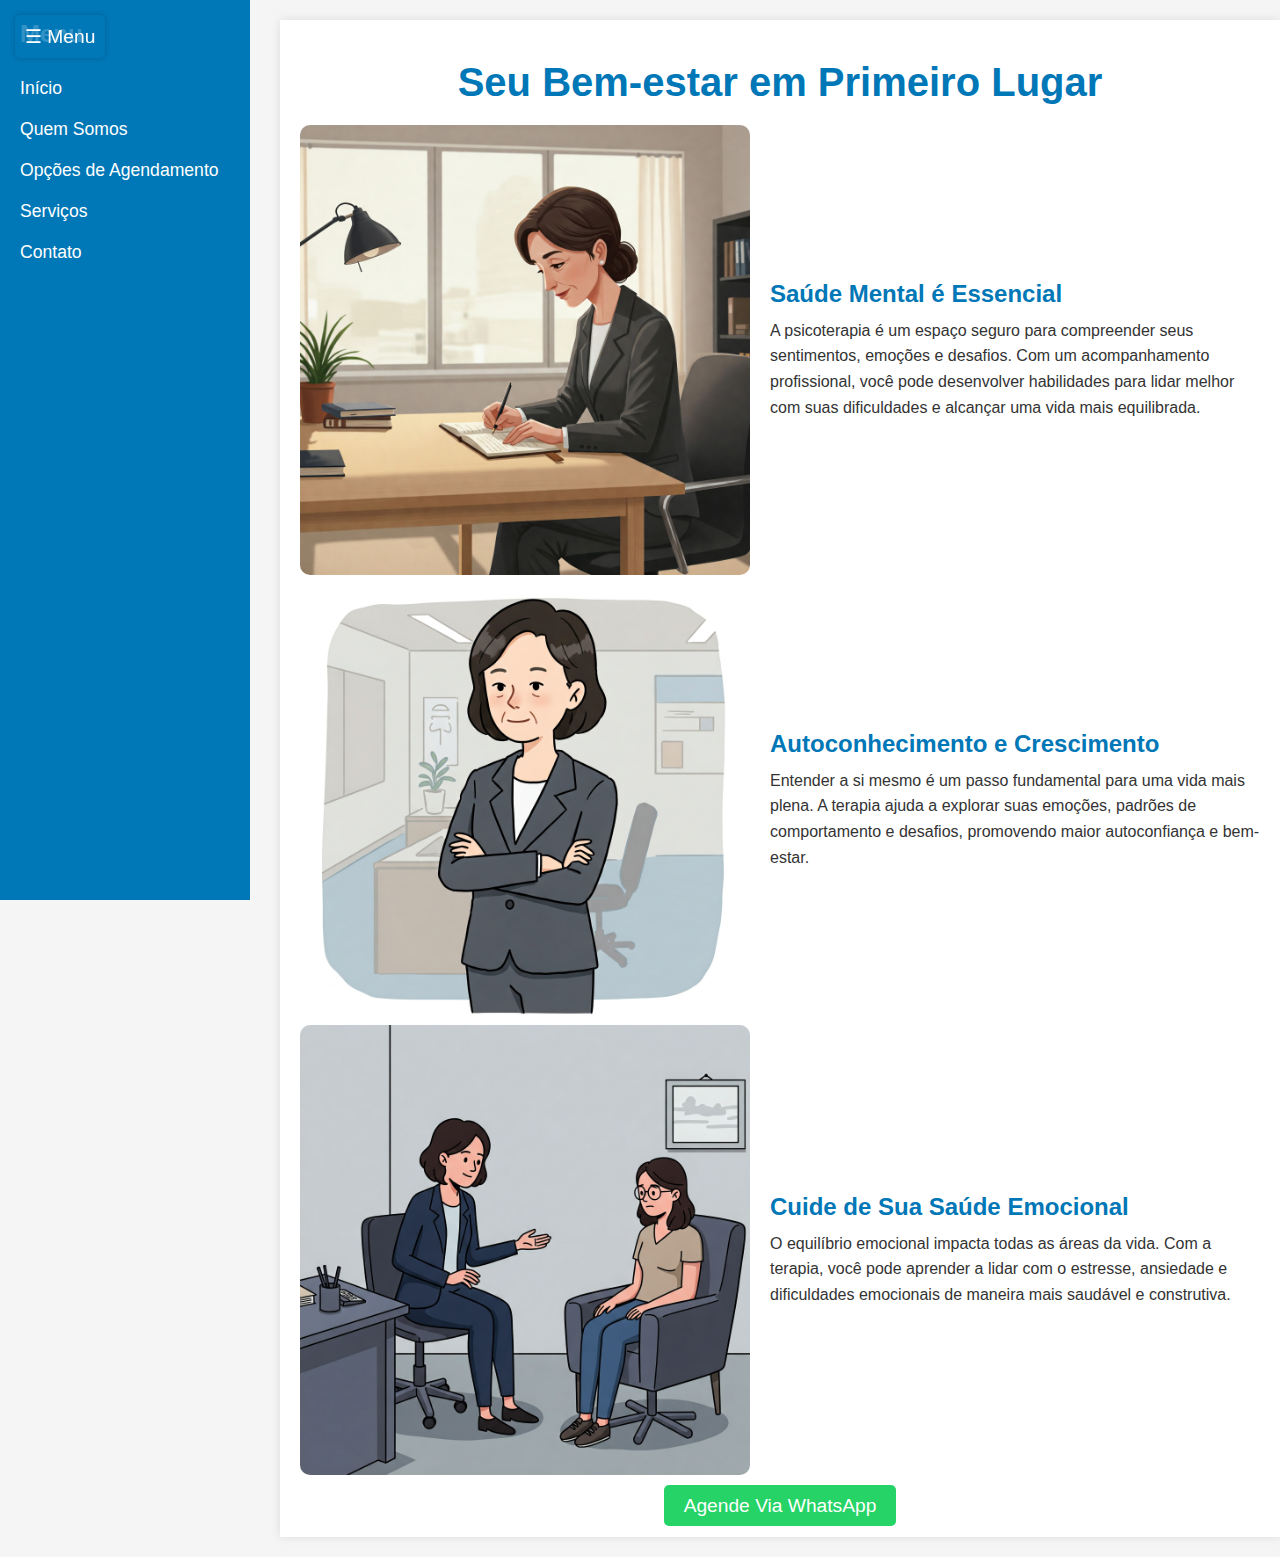
==== index.html @ 5f9be467 "ajustando texto de botao wpp" ====
<!DOCTYPE html>
<html lang="pt-BR">
<head>
    <meta charset="UTF-8">
    <meta name="viewport" content="width=device-width, initial-scale=1.0">
    <title>Psicóloga - Bem-estar e Saúde Mental</title>
    <style>
        * { margin: 0; padding: 0; box-sizing: border-box; font-family: Arial, sans-serif; }
        body { background: #f5f5f5; color: #333; display: flex; }
        .sidebar { width: 250px; background: #0077b6; color: white; padding: 20px; height: 100vh; position: fixed; left: 0; top: 0; display: flex; flex-direction: column; transition: transform 0.3s ease; }
        .sidebar h2 { margin-bottom: 20px; font-size: 1.5em; }
        .sidebar a { color: white; text-decoration: none; padding: 10px 0; display: block; font-size: 1.1em; }
        .sidebar a:hover { background: #005f8b; padding-left: 5px; }
        .menu-toggle { 
            display: block; 
            position: fixed; 
            top: 15px; 
            left: 15px; 
            background: rgba(0, 119, 182, 0.8); 
            color: white; 
            border: none; 
            padding: 10px; 
            cursor: pointer; 
            font-size: 1.2em; 
            z-index: 1000; 
            border-radius: 5px; 
            box-shadow: 0 0 5px rgba(0, 0, 0, 0.2);
            transition: background 0.3s ease;
        }
        .menu-toggle:hover {
            background: rgba(0, 119, 182, 1);
        }
        .container { max-width: 1000px; margin: 20px auto 20px 280px; padding: 20px; background: white; box-shadow: 0 0 10px rgba(0,0,0,0.1); transition: margin-left 0.3s ease; }
        .header { text-align: center; padding: 20px 0; }
        .header h1 { font-size: 2.5em; color: #0077b6; }
        .content { display: flex; flex-wrap: wrap; gap: 20px; align-items: center; }
        .content img { width: 100%; max-width: 450px; border-radius: 10px; }
        .text { flex: 1; }
        .text h2 { color: #0077b6; margin-bottom: 10px; }
        .text p { line-height: 1.6; }
        .cta { text-align: center; margin-top: 20px; }
        .cta a { background: #25d366; color: white; padding: 10px 20px; text-decoration: none; border-radius: 5px; font-size: 1.2em; }
        .cta a:hover { background: #1da851; }
        .content.reverse { flex-direction: row-reverse; }
        @media (max-width: 768px) {
            body { flex-direction: column; }
            .sidebar { transform: translateX(-100%); position: fixed; width: 250px; height: 100vh; }
            .menu-toggle { display: block; }
            .container { margin-left: 0; }
        }
        .sidebar.open { transform: translateX(0); }
    </style>
</head>
<body>
    <button class="menu-toggle" onclick="toggleMenu()">☰ Menu</button>
    <div class="sidebar" id="sidebar">
        <h2>Menu</h2>
        <a href="#">Início</a>
        <a href="#">Quem Somos</a>
        <a href="#">Opções de Agendamento</a>
        <a href="#">Serviços</a>
        <a href="#">Contato</a>
    </div>
    <div class="container">
        <div class="header">
            <h1>Seu Bem-estar em Primeiro Lugar</h1>
        </div>
        <div class="content">
            <img src="imagens/imgpsicologamarjorie/psi1.jpg" alt="Psicóloga em atendimento">
            <div class="text">
                <h2>Saúde Mental é Essencial</h2>
                <p>A psicoterapia é um espaço seguro para compreender seus sentimentos, emoções e desafios. Com um acompanhamento profissional, você pode desenvolver habilidades para lidar melhor com suas dificuldades e alcançar uma vida mais equilibrada.</p>
            </div>
        </div>
        <div class="content reverse">
            <div class="text">
                <h2>Autoconhecimento e Crescimento</h2>
                <p>Entender a si mesmo é um passo fundamental para uma vida mais plena. A terapia ajuda a explorar suas emoções, padrões de comportamento e desafios, promovendo maior autoconfiança e bem-estar.</p>
            </div>
            <img src="imagens/imgpsicologamarjorie/psi2.jpg" alt="Pessoa refletindo sobre a vida">
        </div>
        <div class="content">
            <img src="imagens/imgpsicologamarjorie/psi4.jpg" alt="Sessão de terapia em andamento">
            <div class="text">
                <h2>Cuide de Sua Saúde Emocional</h2>
                <p>O equilíbrio emocional impacta todas as áreas da vida. Com a terapia, você pode aprender a lidar com o estresse, ansiedade e dificuldades emocionais de maneira mais saudável e construtiva.</p>
            </div>
        </div>
        <div class="cta">
            <a href="https://wa.me/SEUNUMERO" target="_blank">Agende Via WhatsApp</a>
        </div>
    </div>
    <script>
        function toggleMenu() {
            document.getElementById("sidebar").classList.toggle("open");
        }
    </script>
</body>
</html>
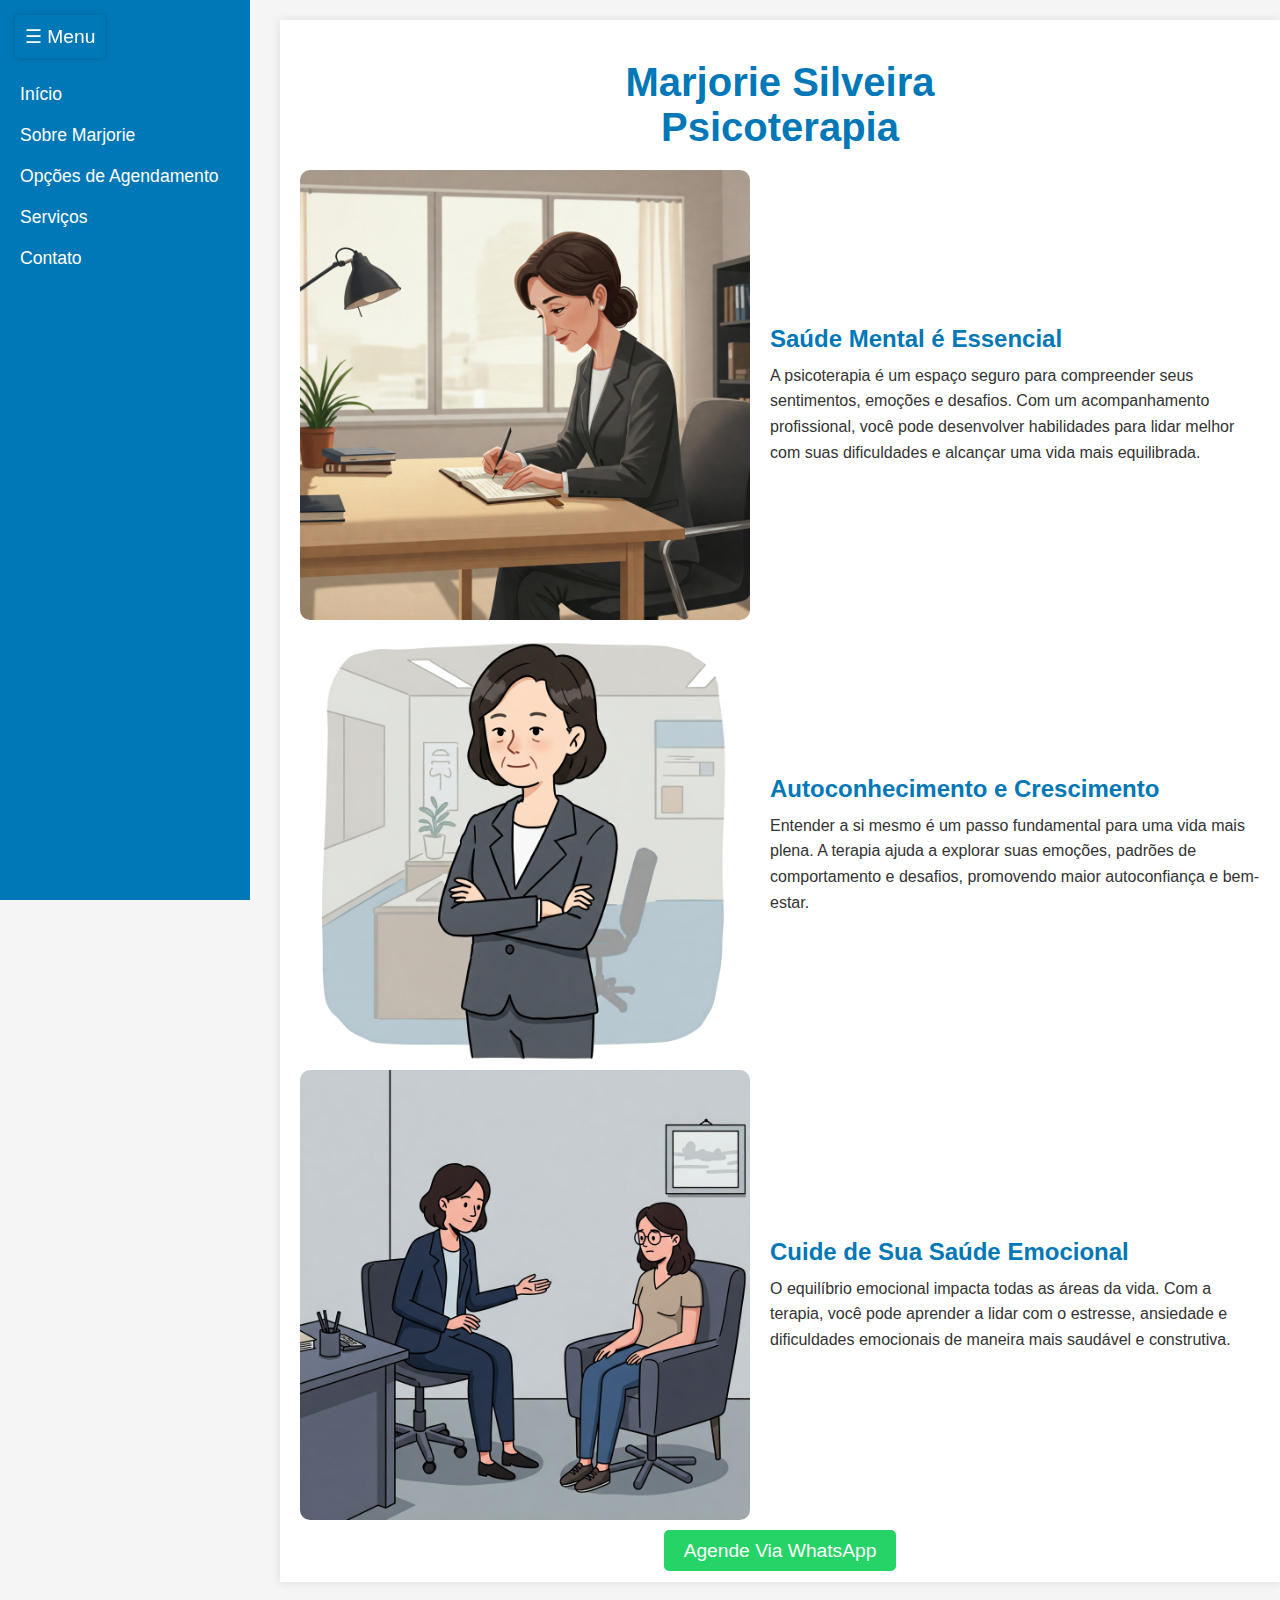
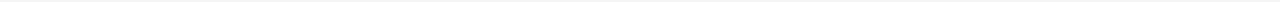
==== commit a4fc6f0f: "alterando header, e menu responsivo" ====
--- a/index.html
+++ b/index.html
@@ -3,7 +3,7 @@
 <head>
     <meta charset="UTF-8">
     <meta name="viewport" content="width=device-width, initial-scale=1.0">
-    <title>Psicóloga - Bem-estar e Saúde Mental</title>
+    <title>Marjorie Silveira Psicóloga - Bem-estar e Saúde Mental</title>
     <style>
         * { margin: 0; padding: 0; box-sizing: border-box; font-family: Arial, sans-serif; }
         body { background: #f5f5f5; color: #333; display: flex; }
@@ -54,16 +54,18 @@
 <body>
     <button class="menu-toggle" onclick="toggleMenu()">☰ Menu</button>
     <div class="sidebar" id="sidebar">
-        <h2>Menu</h2>
+        <br>
+        <br>
+        <br>
         <a href="#">Início</a>
-        <a href="#">Quem Somos</a>
+        <a href="#">Sobre Marjorie</a>
         <a href="#">Opções de Agendamento</a>
         <a href="#">Serviços</a>
         <a href="#">Contato</a>
     </div>
     <div class="container">
         <div class="header">
-            <h1>Seu Bem-estar em Primeiro Lugar</h1>
+            <h1>Marjorie Silveira <br> Psicoterapia</h1>
         </div>
         <div class="content">
             <img src="imagens/imgpsicologamarjorie/psi1.jpg" alt="Psicóloga em atendimento">
@@ -87,7 +89,7 @@
             </div>
         </div>
         <div class="cta">
-            <a href="https://wa.me/SEUNUMERO" target="_blank">Agende Via WhatsApp</a>
+            <a href="https://wa.me/5511962665355" target="_blank">Agende Via WhatsApp</a>
         </div>
     </div>
     <script>
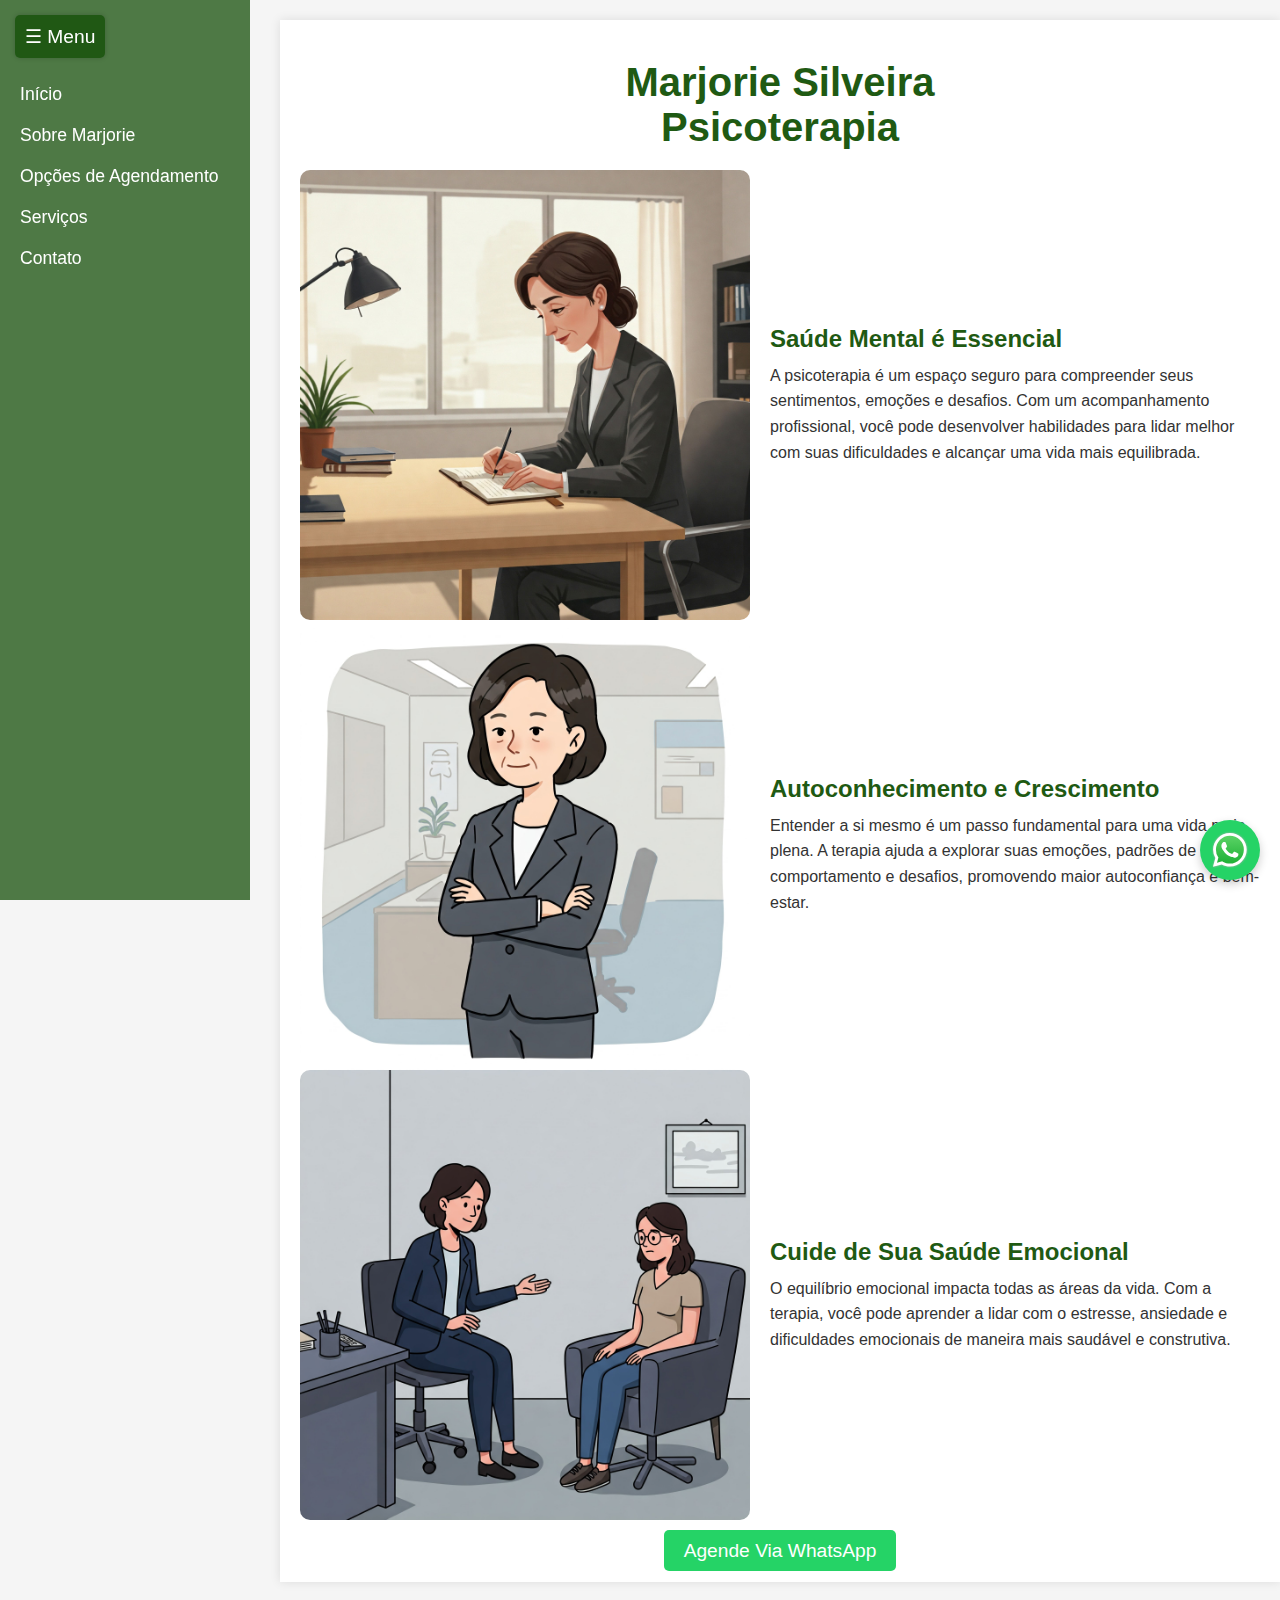
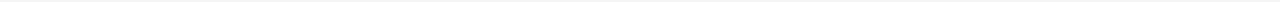
==== commit d567f165: "alterando tema dos menus e criando menu flutuante do whatsapp" ====
--- a/index.html
+++ b/index.html
@@ -7,16 +7,16 @@
     <style>
         * { margin: 0; padding: 0; box-sizing: border-box; font-family: Arial, sans-serif; }
         body { background: #f5f5f5; color: #333; display: flex; }
-        .sidebar { width: 250px; background: #0077b6; color: white; padding: 20px; height: 100vh; position: fixed; left: 0; top: 0; display: flex; flex-direction: column; transition: transform 0.3s ease; }
+        .sidebar { width: 250px; background: #0f4b03b9; color: white; padding: 20px; height: 100vh; position: fixed; left: 0; top: 0; display: flex; flex-direction: column; transition: transform 0.3s ease; }
         .sidebar h2 { margin-bottom: 20px; font-size: 1.5em; }
         .sidebar a { color: white; text-decoration: none; padding: 10px 0; display: block; font-size: 1.1em; }
-        .sidebar a:hover { background: #005f8b; padding-left: 5px; }
+        .sidebar a:hover { background: #1f5a13; padding-left: 5px; }
         .menu-toggle { 
             display: block; 
             position: fixed; 
             top: 15px; 
             left: 15px; 
-            background: rgba(0, 119, 182, 0.8); 
+            background: rgba(15, 75, 3, 0.73); 
             color: white; 
             border: none; 
             padding: 10px; 
@@ -28,15 +28,15 @@
             transition: background 0.3s ease;
         }
         .menu-toggle:hover {
-            background: rgba(0, 119, 182, 1);
+            background: rgba(44, 95, 33, 0.73);
         }
         .container { max-width: 1000px; margin: 20px auto 20px 280px; padding: 20px; background: white; box-shadow: 0 0 10px rgba(0,0,0,0.1); transition: margin-left 0.3s ease; }
         .header { text-align: center; padding: 20px 0; }
-        .header h1 { font-size: 2.5em; color: #0077b6; }
+        .header h1 { font-size: 2.5em; color: #1f5a13; }
         .content { display: flex; flex-wrap: wrap; gap: 20px; align-items: center; }
         .content img { width: 100%; max-width: 450px; border-radius: 10px; }
         .text { flex: 1; }
-        .text h2 { color: #0077b6; margin-bottom: 10px; }
+        .text h2 { color: #1f5a13; margin-bottom: 10px; }
         .text p { line-height: 1.6; }
         .cta { text-align: center; margin-top: 20px; }
         .cta a { background: #25d366; color: white; padding: 10px 20px; text-decoration: none; border-radius: 5px; font-size: 1.2em; }
@@ -49,6 +49,29 @@
             .container { margin-left: 0; }
         }
         .sidebar.open { transform: translateX(0); }
+        .whatsapp-button {
+    position: fixed;
+    bottom: 20px;
+    right: 20px;
+    background-color: #25d366;
+    color: white;
+    width: 60px;
+    height: 60px;
+    border-radius: 50%;
+    display: flex;
+    align-items: center;
+    justify-content: center;
+    font-size: 30px;
+    text-decoration: none;
+    box-shadow: 0 4px 10px rgba(0, 0, 0, 0.2);
+    transition: background 0.3s ease;
+}
+
+.whatsapp-button:hover {
+    background-color: #1da851;
+}
+
+    
     </style>
 </head>
 <body>
@@ -98,4 +121,7 @@
         }
     </script>
 </body>
+<a href="https://wa.me/5511962665355" class="whatsapp-button" target="_blank">
+    <img src="imagens/icons/WhatsApp.svg" alt="WhatsApp" width="40">
+</a>
 </html>
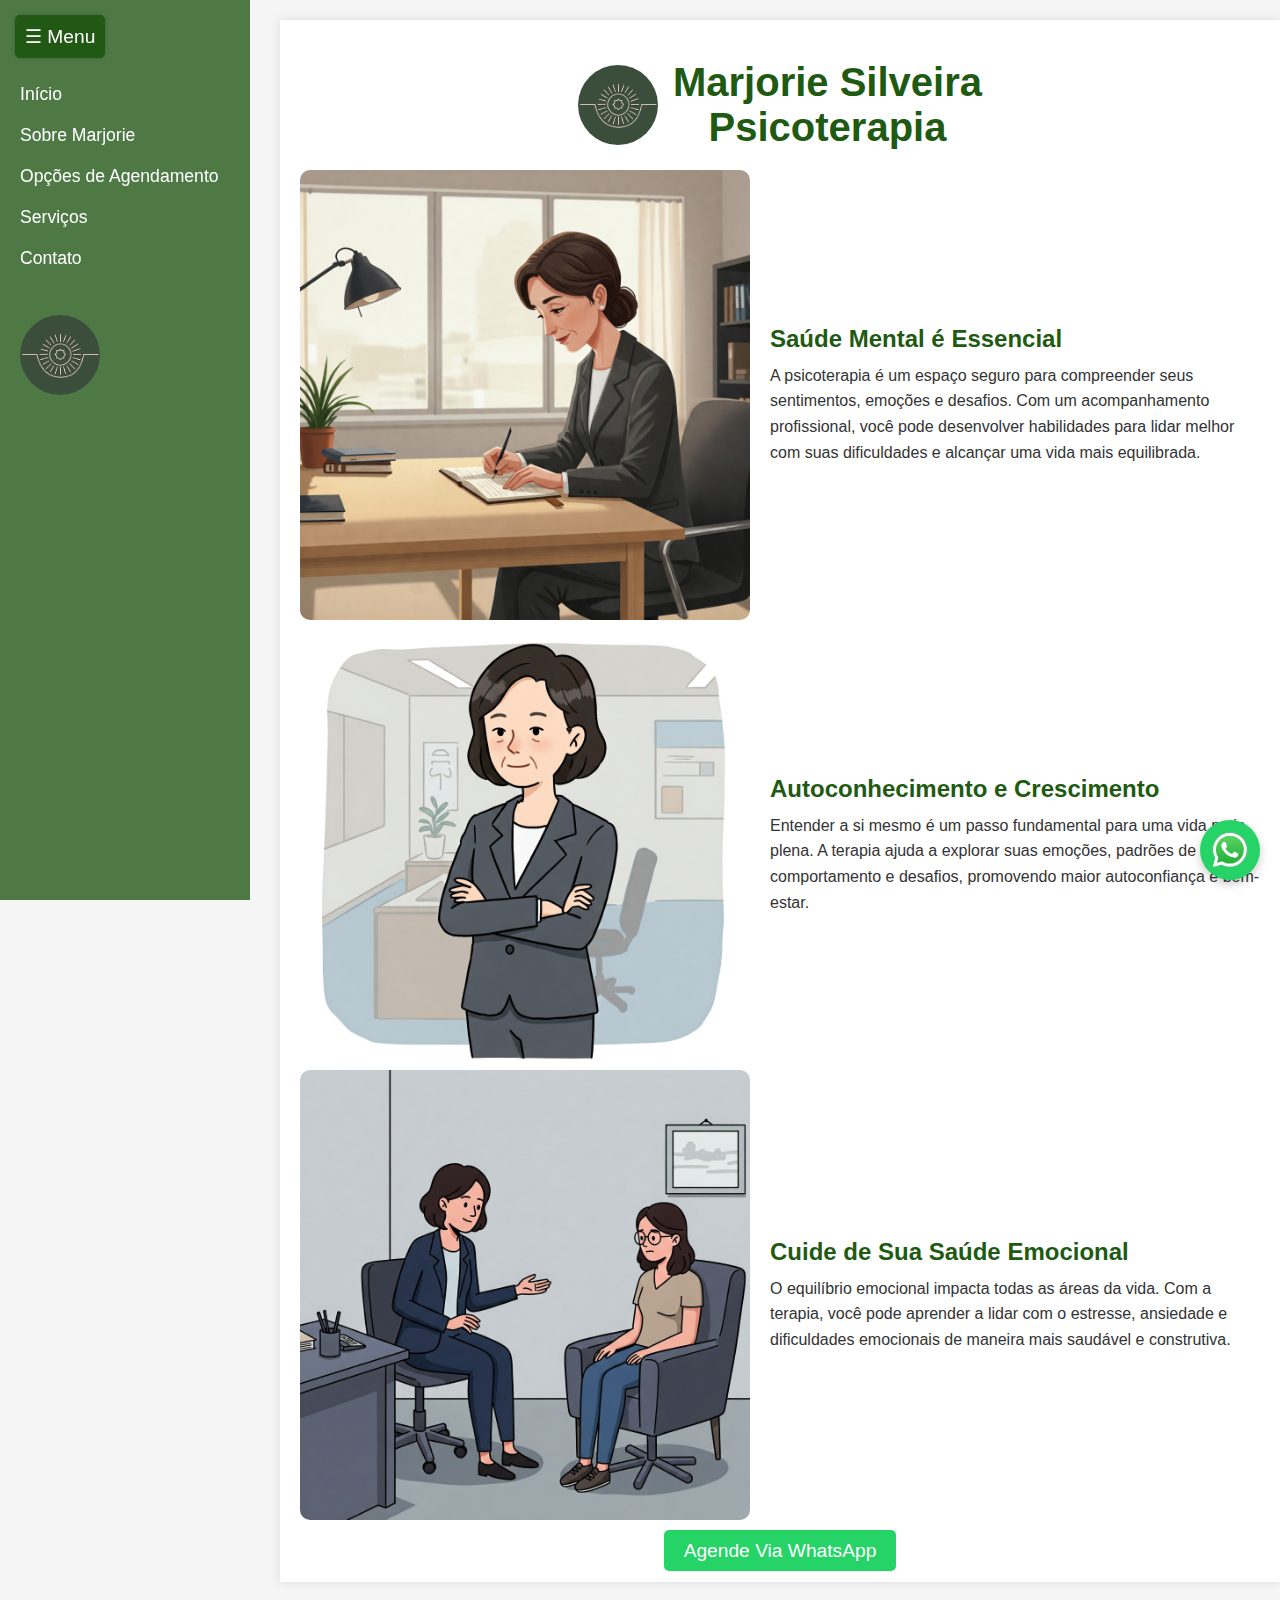
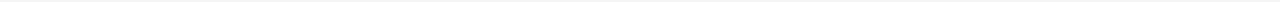
==== commit e50ed8d5: "ajustes de css e logo" ====
--- a/index.html
+++ b/index.html
@@ -33,6 +33,7 @@
         .container { max-width: 1000px; margin: 20px auto 20px 280px; padding: 20px; background: white; box-shadow: 0 0 10px rgba(0,0,0,0.1); transition: margin-left 0.3s ease; }
         .header { text-align: center; padding: 20px 0; }
         .header h1 { font-size: 2.5em; color: #1f5a13; }
+        .content_cabecalho { display: flex; flex-wrap: wrap; gap: 20px; align-items: center; }
         .content { display: flex; flex-wrap: wrap; gap: 20px; align-items: center; }
         .content img { width: 100%; max-width: 450px; border-radius: 10px; }
         .text { flex: 1; }
@@ -70,6 +71,20 @@
 .whatsapp-button:hover {
     background-color: #1da851;
 }
+.header {
+    display: flex;
+    align-items: center;
+    justify-content: center;
+    gap: 15px; /* Espaço entre o logo e o texto */
+    padding: 20px 0;
+    text-align: center;
+}
+
+.logo {
+    width: 80px; /* Ajuste o tamanho conforme necessário */
+    height: auto;
+    border-radius: 50%; /* Deixa o logo circular (remova se não quiser) */
+}
 
     
     </style>
@@ -85,9 +100,12 @@
         <a href="#">Opções de Agendamento</a>
         <a href="#">Serviços</a>
         <a href="#">Contato</a>
+        <br><br>
+        <img src="imagens/logos/Group-2.png" alt="Logo Marjorie Silveira" class="logo">
     </div>
     <div class="container">
         <div class="header">
+            <img src="imagens/logos/Group-2.png" alt="Logo Marjorie Silveira" class="logo">
             <h1>Marjorie Silveira <br> Psicoterapia</h1>
         </div>
         <div class="content">
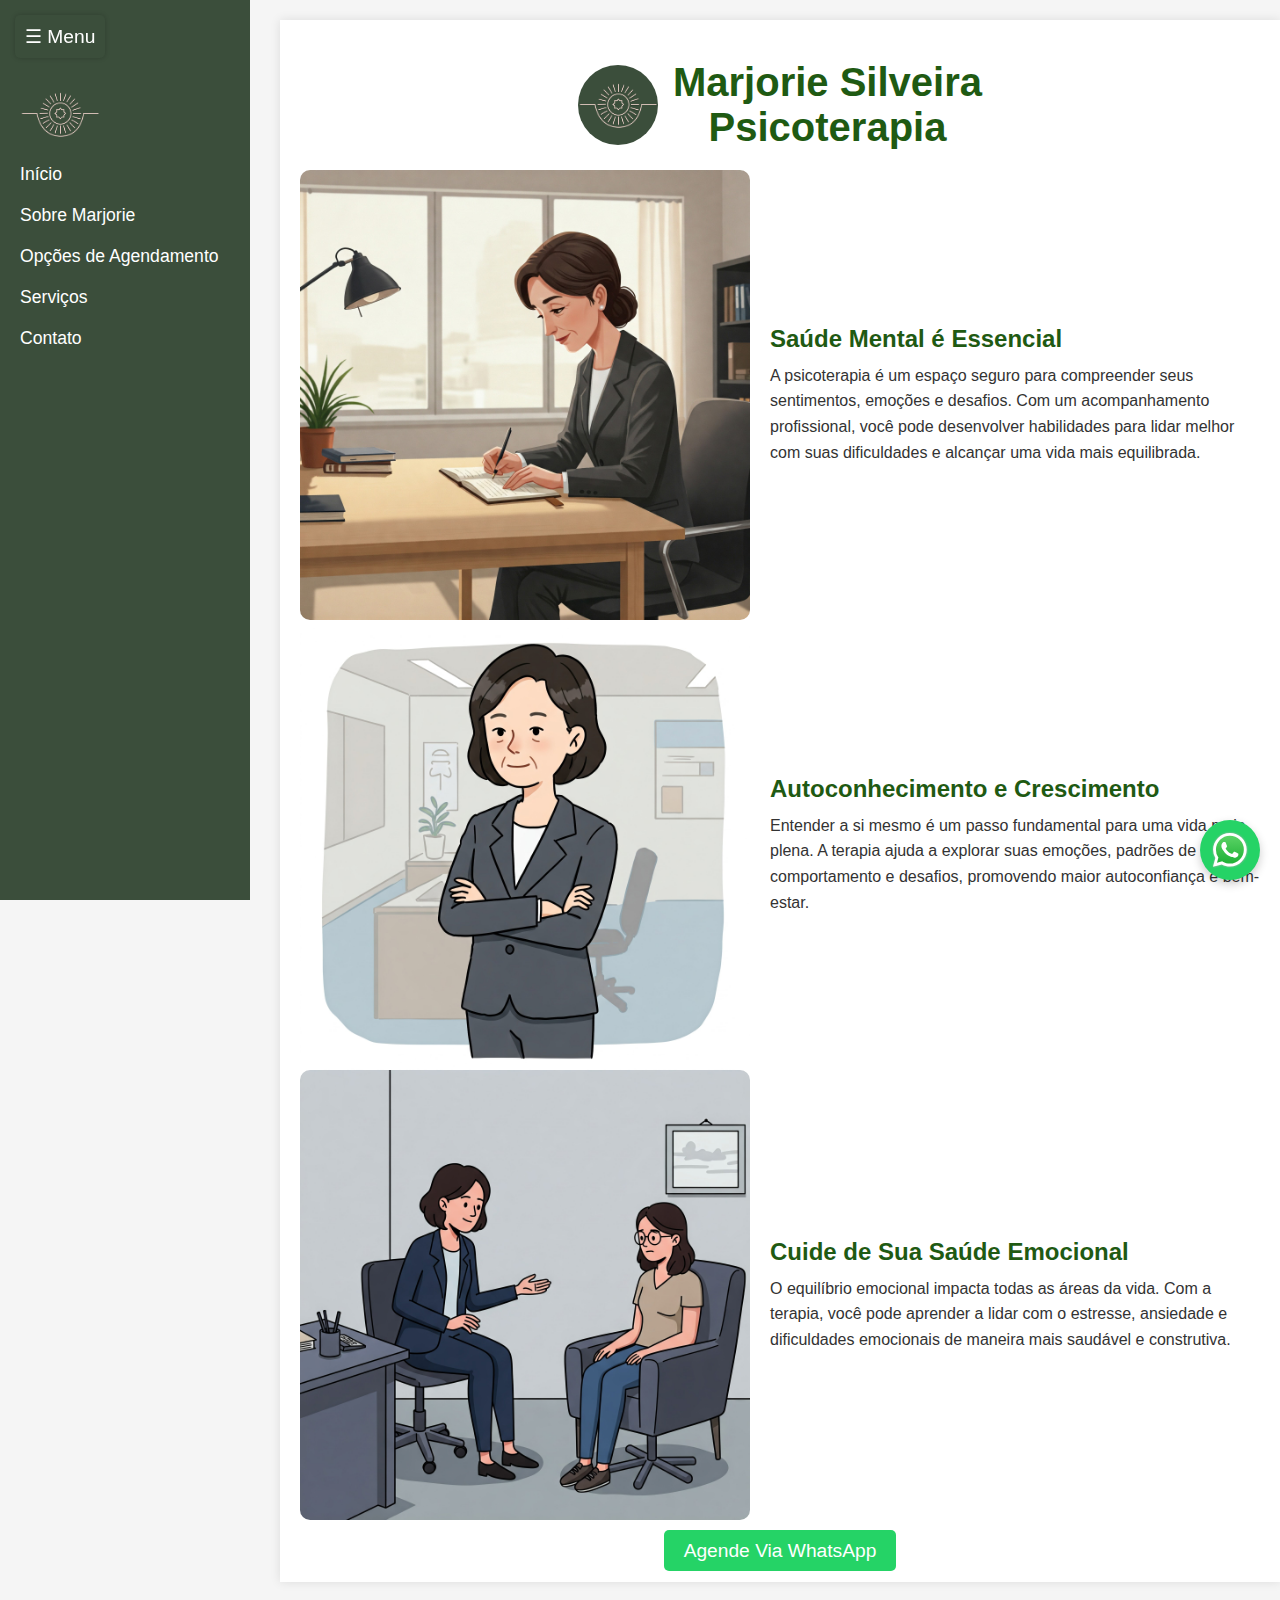
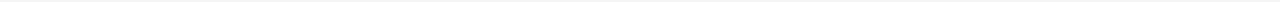
==== commit 4a085a17: "ajustando coloracao" ====
--- a/index.html
+++ b/index.html
@@ -7,7 +7,7 @@
     <style>
         * { margin: 0; padding: 0; box-sizing: border-box; font-family: Arial, sans-serif; }
         body { background: #f5f5f5; color: #333; display: flex; }
-        .sidebar { width: 250px; background: #0f4b03b9; color: white; padding: 20px; height: 100vh; position: fixed; left: 0; top: 0; display: flex; flex-direction: column; transition: transform 0.3s ease; }
+        .sidebar { width: 250px; background: #3b4e3b; color: white; padding: 20px; height: 100vh; position: fixed; left: 0; top: 0; display: flex; flex-direction: column; transition: transform 0.3s ease; }
         .sidebar h2 { margin-bottom: 20px; font-size: 1.5em; }
         .sidebar a { color: white; text-decoration: none; padding: 10px 0; display: block; font-size: 1.1em; }
         .sidebar a:hover { background: #1f5a13; padding-left: 5px; }
@@ -16,7 +16,7 @@
             position: fixed; 
             top: 15px; 
             left: 15px; 
-            background: rgba(15, 75, 3, 0.73); 
+            background: rgba(59, 78, 59, 1); 
             color: white; 
             border: none; 
             padding: 10px; 
@@ -95,13 +95,13 @@
         <br>
         <br>
         <br>
+        <img src="imagens/logos/Group-2.png" alt="Logo Marjorie Silveira" class="logo">
         <a href="#">Início</a>
         <a href="#">Sobre Marjorie</a>
         <a href="#">Opções de Agendamento</a>
         <a href="#">Serviços</a>
         <a href="#">Contato</a>
         <br><br>
-        <img src="imagens/logos/Group-2.png" alt="Logo Marjorie Silveira" class="logo">
     </div>
     <div class="container">
         <div class="header">
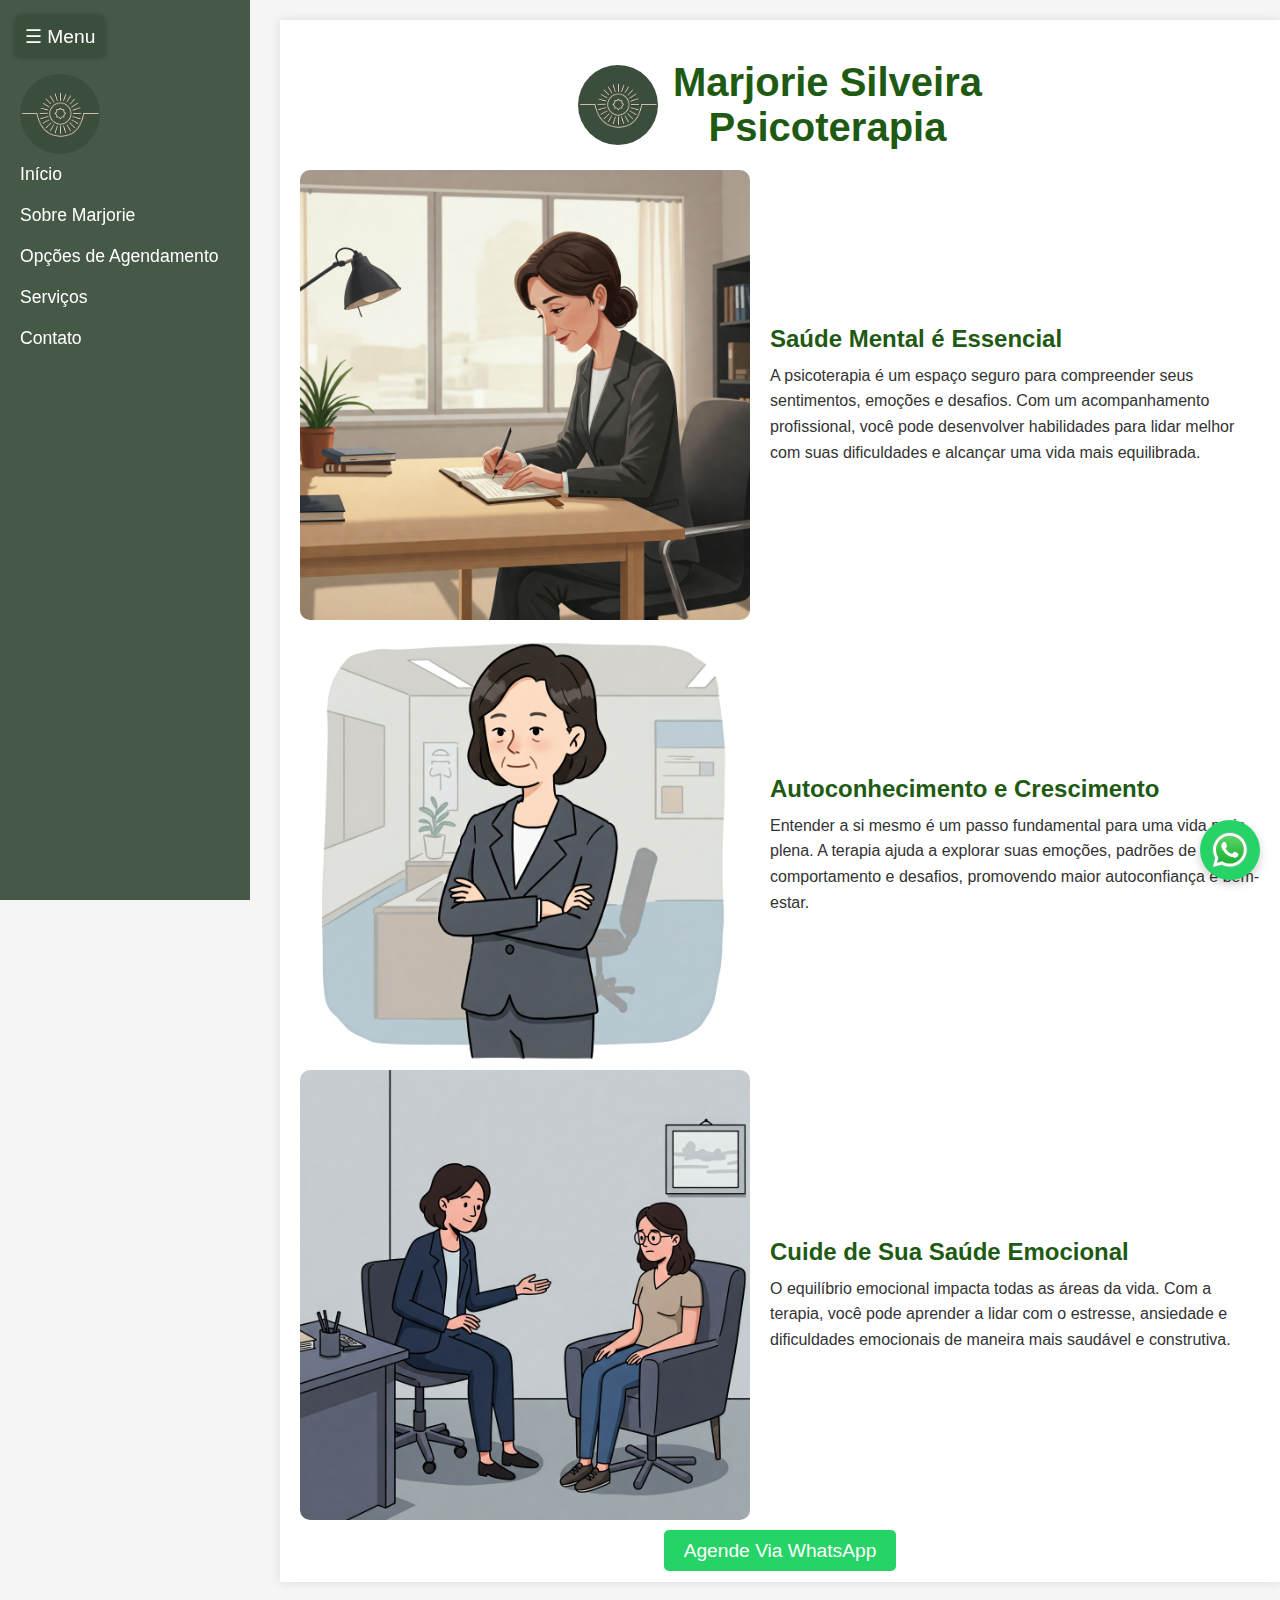
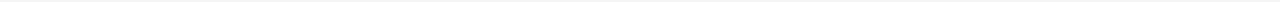
==== commit 76d907f1: "adicionando leve transparencia ao menu" ====
--- a/index.html
+++ b/index.html
@@ -7,7 +7,7 @@
     <style>
         * { margin: 0; padding: 0; box-sizing: border-box; font-family: Arial, sans-serif; }
         body { background: #f5f5f5; color: #333; display: flex; }
-        .sidebar { width: 250px; background: #3b4e3b; color: white; padding: 20px; height: 100vh; position: fixed; left: 0; top: 0; display: flex; flex-direction: column; transition: transform 0.3s ease; }
+        .sidebar { width: 250px; background: #3b4e3bf1; color: white; padding: 20px; height: 100vh; position: fixed; left: 0; top: 0; display: flex; flex-direction: column; transition: transform 0.3s ease; }
         .sidebar h2 { margin-bottom: 20px; font-size: 1.5em; }
         .sidebar a { color: white; text-decoration: none; padding: 10px 0; display: block; font-size: 1.1em; }
         .sidebar a:hover { background: #1f5a13; padding-left: 5px; }
